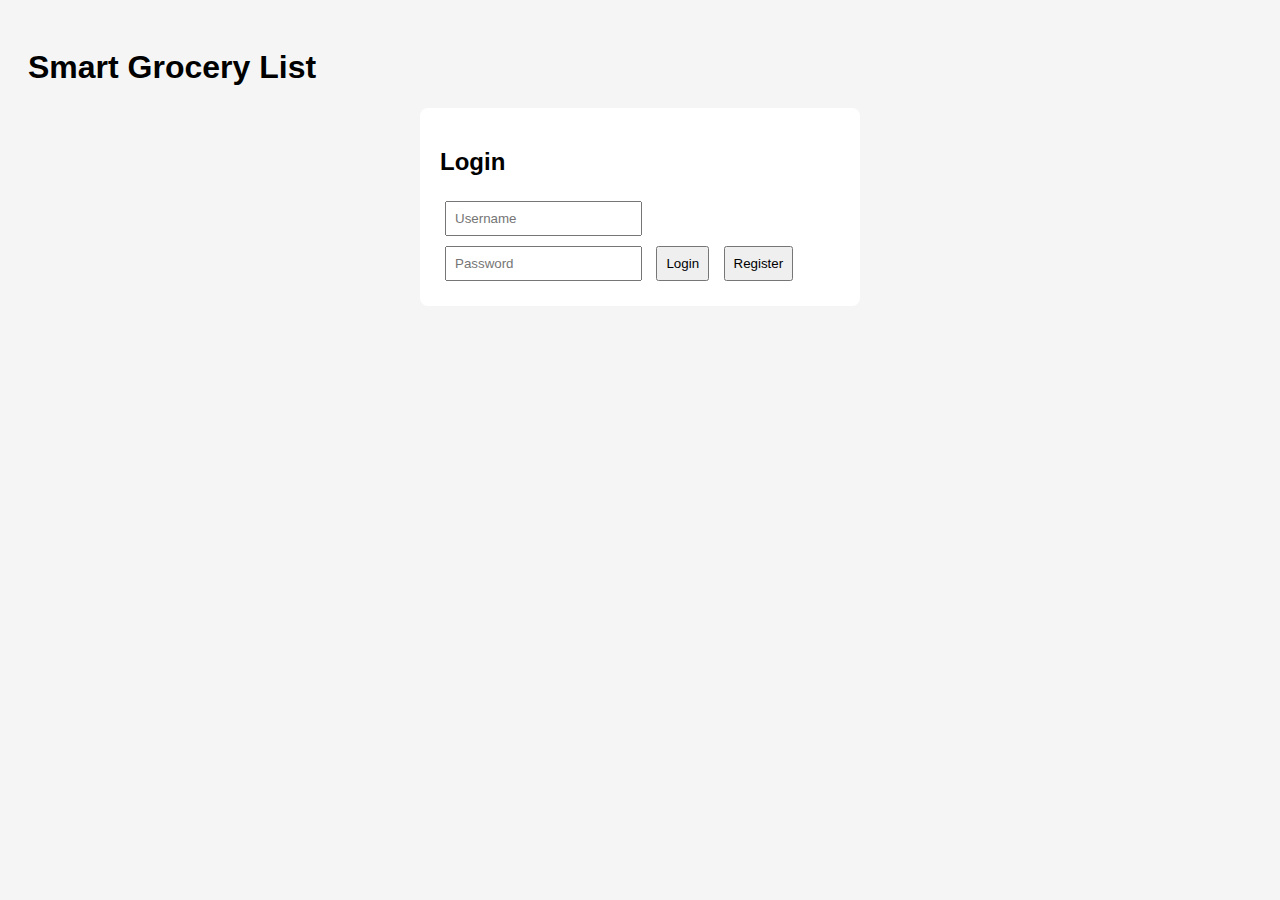
==== docs/index.html @ 071aa003 "Add register button and function for testing user creation" ====
<!DOCTYPE html>
<html lang="en">
<head>
  <meta charset="UTF-8" />
  <meta name="viewport" content="width=device-width, initial-scale=1.0"/>
  <title>Smart Grocery List</title>
  <link rel="stylesheet" href="style.css" />
</head>
<body>
  <h1>Smart Grocery List</h1>

  <div id="login-section">
    <h2>Login</h2>
    <input type="text" id="username" placeholder="Username">
    <input type="password" id="password" placeholder="Password">
    <button onclick="login()">Login</button>
    <button onclick ="register()">Register</button>
  </div>

  <div id="grocery-section" style="display:none;">
    <h2>Your Grocery List</h2>
    <ul id="grocery-list"></ul>
    <input type="text" id="new-item" placeholder="New item">
    <button onclick="addItem()">Add</button>
    <button onclick="logout()">Logout</button>
  </div>

  <script src="script.js"></script>
</body>
</html>
---- docs/style.css ----
body {
    font-family: sans-serif;
    background: #f5f5f5;
    padding: 20px;
  }
  
  input, button {
    margin: 5px;
    padding: 8px;
  }
  
  #login-section, #grocery-section {
    background: white;
    padding: 20px;
    border-radius: 8px;
    max-width: 400px;
    margin: 20px auto;
  }
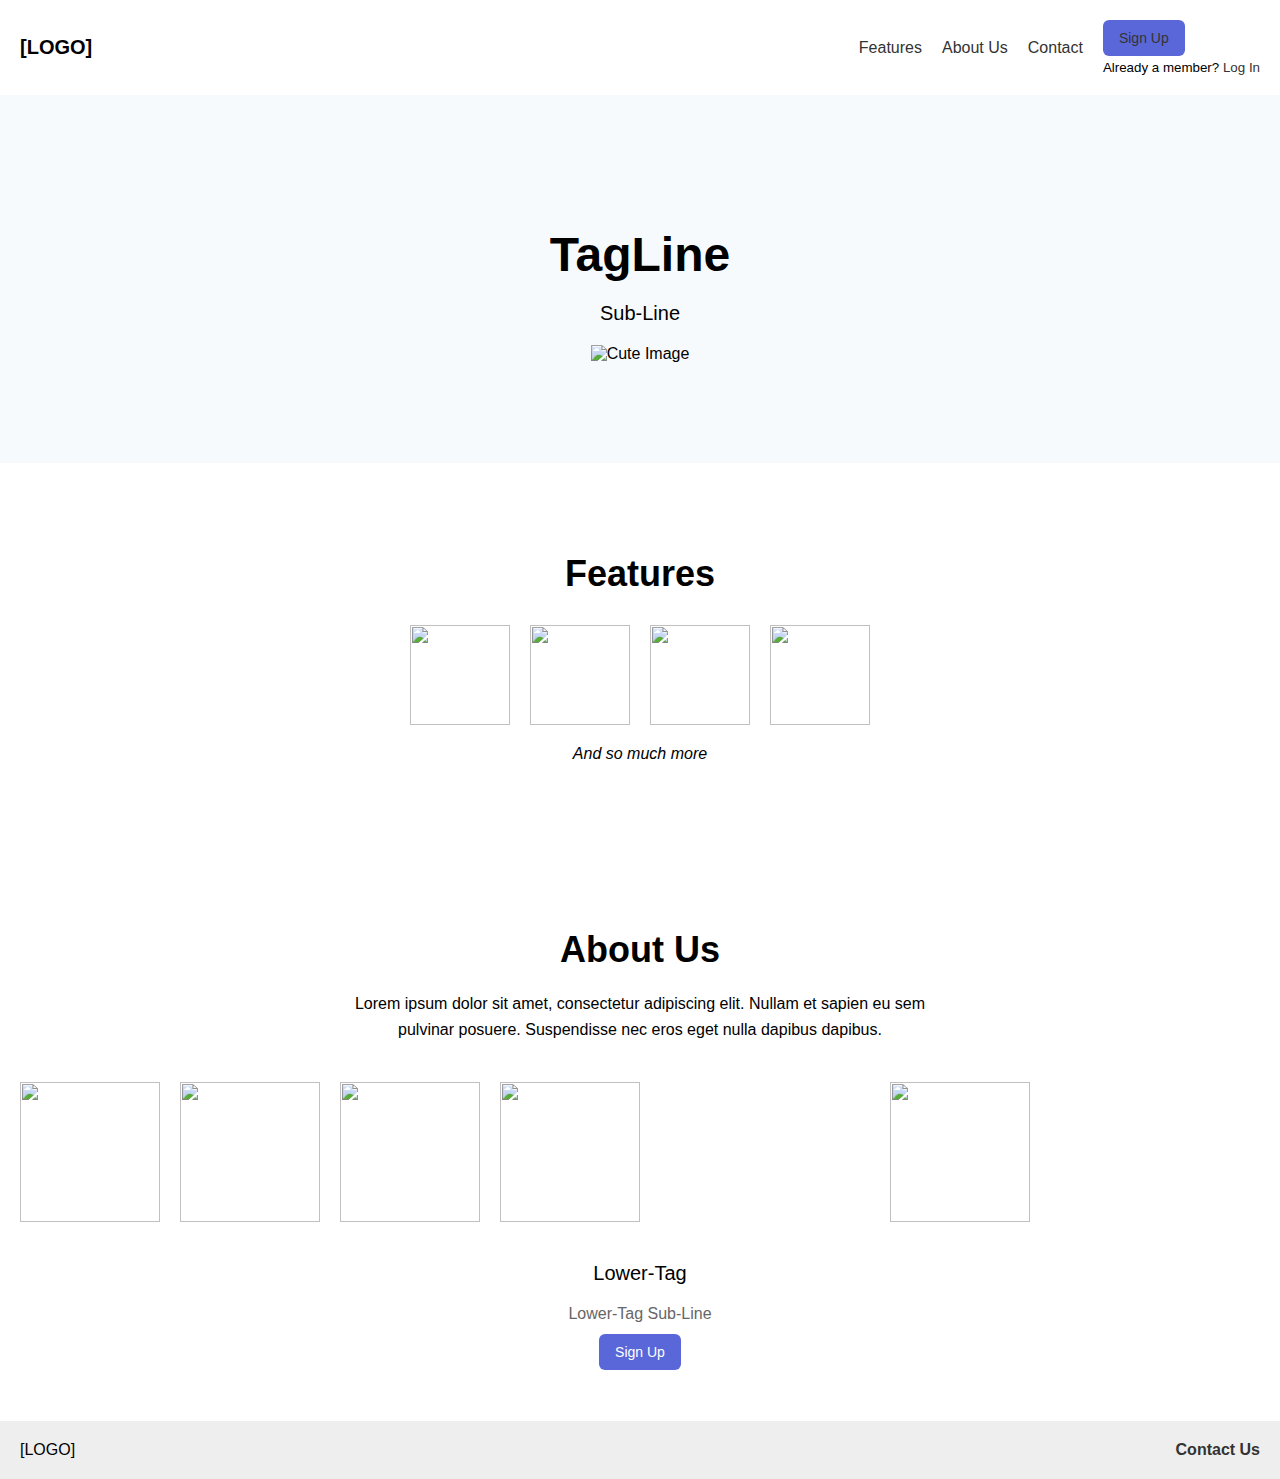
==== commit 8adc1076: "Redesign homepage and moved registration to register.html" ====
--- a/docs/index.html
+++ b/docs/index.html
@@ -2,29 +2,65 @@
 <html lang="en">
 <head>
   <meta charset="UTF-8" />
-  <meta name="viewport" content="width=device-width, initial-scale=1.0"/>
-  <title>Smart Grocery List</title>
+  <meta name="viewport" content="width=device-width, initial-scale=1.0" />
+  <title>Baskit</title>
   <link rel="stylesheet" href="style.css" />
 </head>
 <body>
-  <h1>Smart Grocery List</h1>
+  <!-- Header -->
+  <header class="header">
+    <div class="logo">[LOGO]</div>
+    <nav class="nav">
+      <a href="#features">Features</a>
+      <a href="#about">About Us</a>
+      <a href="#contact">Contact</a>
+      <div class="signup-box">
+        <a href="register.html" class="signup-btn">Sign Up</a>
+        <small>Already a member? <a href="login.html">Log In</a></small>
+      </div>
+    </nav>
+  </header>
 
-  <div id="login-section">
-    <h2>Login</h2>
-    <input type="text" id="username" placeholder="Username">
-    <input type="password" id="password" placeholder="Password">
-    <button onclick="login()">Login</button>
-    <button onclick ="register()">Register</button>
-  </div>
+  <!-- Hero Section -->
+  <section class="hero">
+    <h1 class="tagline">TagLine</h1>
+    <p class="subline">Sub-Line</p>
+    <img src="cute-placeholder.png" alt="Cute Image" class="hero-img" />
+  </section>
 
-  <div id="grocery-section" style="display:none;">
-    <h2>Your Grocery List</h2>
-    <ul id="grocery-list"></ul>
-    <input type="text" id="new-item" placeholder="New item">
-    <button onclick="addItem()">Add</button>
-    <button onclick="logout()">Logout</button>
-  </div>
+  <!-- Features Section -->
+  <section id="features" class="features">
+    <h2>Features</h2>
+    <div class="feature-grid">
+      <img src="feature1.png" />
+      <img src="feature2.png" />
+      <img src="feature3.png" />
+      <img src="feature4.png" />
+    </div>
+    <p class="more">And so much more</p>
+  </section>
 
+  <!-- About Us Section -->
+  <section id="about" class="about">
+    <h2>About Us</h2>
+    <p class="about-text">Lorem ipsum dolor sit amet, consectetur adipiscing elit. Nullam et sapien eu sem pulvinar posuere. Suspendisse nec eros eget nulla dapibus dapibus.</p>
+    <div class="about-grid">
+      <img src="about1.png" />
+      <img src="about2.png" />
+      <img src="about3.png" />
+      <img src="about4.png" />
+      <img src="about5.png" class="center-img" />
+    </div>
+    <p class="lower-tag">Lower-Tag</p>
+    <p class="lower-sub">Lower-Tag Sub-Line</p>
+    <a href="register.html" class="signup-btn">Sign Up</a>
+  </section>
+
+  <!-- Footer -->
+  <footer class="footer">
+    <div class="footer-logo">[LOGO]</div>
+    <a href="#contact" class="contact-btn">Contact Us</a>
+  </footer>
   <script src="script.js"></script>
 </body>
 </html>--- a/docs/style.css
+++ b/docs/style.css
@@ -1,18 +1,216 @@
-body {
-    font-family: sans-serif;
-    background: #f5f5f5;
-    padding: 20px;
-  }
-  
-  input, button {
-    margin: 5px;
-    padding: 8px;
-  }
-  
-  #login-section, #grocery-section {
-    background: white;
-    padding: 20px;
-    border-radius: 8px;
-    max-width: 400px;
-    margin: 20px auto;
-  }+/* GENERAL RESET AND BASE */
+body, html {
+  margin: 0;
+  padding: 0;
+  font-family: 'Segoe UI', sans-serif;
+}
+
+/* HEADER */
+.header {
+  display: flex;
+  justify-content: space-between;
+  align-items: center;
+  padding: 20px;
+  background-color: #fff;
+  box-shadow: 0 2px 4px rgba(0, 0, 0, 0.1);
+}
+
+.logo {
+  font-weight: bold;
+  font-size: 20px;
+}
+
+.nav {
+  display: flex;
+  align-items: center;
+  gap: 20px;
+}
+
+.signup-box {
+  display: flex;
+  flex-direction: column;
+  align-items: flex-start;
+}
+
+.signup-btn {
+  padding: 10px 16px;
+  background-color: #5a67d8;
+  color: white;
+  border: none;
+  border-radius: 6px;
+  text-decoration: none;
+  font-size: 14px;
+  margin-bottom: 4px;
+}
+
+.signup-btn:hover {
+  background-color: #434190;
+}
+
+.nav a {
+  text-decoration: none;
+  color: #333;
+  font-weight: 500;
+}
+
+/* HERO SECTION */
+.hero {
+  background-color: #f7fafc;
+  padding: 100px 20px;
+  text-align: center;
+}
+
+.tagline {
+  font-size: 48px;
+  margin-bottom: 10px;
+}
+
+.subline {
+  font-size: 20px;
+  margin-bottom: 20px;
+}
+
+.hero-img {
+  max-width: 300px;
+  height: auto;
+}
+
+/* FEATURES SECTION */
+.features {
+  padding: 60px 20px;
+  text-align: center;
+}
+
+.features h2 {
+  font-size: 36px;
+  margin-bottom: 30px;
+}
+
+.feature-grid {
+  display: flex;
+  justify-content: center;
+  gap: 20px;
+  flex-wrap: wrap;
+}
+
+.feature-grid img {
+  width: 100px;
+  height: 100px;
+  object-fit: cover;
+}
+
+.more {
+  margin-top: 20px;
+  font-size: 16px;
+  font-style: italic;
+}
+
+/* ABOUT US SECTION */
+.about {
+  padding: 60px 20px;
+  text-align: center;
+}
+
+.about h2 {
+  font-size: 36px;
+  margin-bottom: 20px;
+}
+
+.about-text {
+  max-width: 600px;
+  margin: 0 auto 40px auto;
+  line-height: 1.6;
+}
+
+.about-grid {
+  display: flex;
+  justify-content: center;
+  flex-wrap: wrap;
+  gap: 20px;
+}
+
+.about-grid img {
+  width: 140px;
+  height: 140px;
+  object-fit: cover;
+}
+
+.center-img {
+  margin: 0 auto;
+}
+
+.lower-tag {
+  font-size: 20px;
+  margin-top: 40px;
+}
+
+.lower-sub {
+  font-size: 16px;
+  margin-bottom: 20px;
+  color: #666;
+}
+
+/* FOOTER */
+.footer {
+  display: flex;
+  justify-content: space-between;
+  align-items: center;
+  padding: 20px;
+  background-color: #eee;
+}
+
+.contact-btn {
+  text-decoration: none;
+  color: #333;
+  font-weight: bold;
+}
+
+/* REGISTRATION PAGE SPECIAL STYLING */
+.register-body {
+  background: url('https://images.unsplash.com/photo-1503264116251-35a269479413') no-repeat center center fixed;
+  background-size: cover;
+  display: flex;
+  justify-content: center;
+  align-items: center;
+  height: 100vh;
+}
+
+.container {
+  background: rgba(255, 255, 255, 0.9);
+  padding: 40px;
+  border-radius: 15px;
+  box-shadow: 0 8px 16px rgba(0,0,0,0.3);
+  max-width: 400px;
+  width: 100%;
+}
+
+.container h2 {
+  text-align: center;
+  color: #333;
+}
+
+input[type="text"],
+input[type="password"] {
+  width: 100%;
+  padding: 12px 15px;
+  margin: 10px 0;
+  border: 1px solid #ccc;
+  border-radius: 8px;
+  font-size: 16px;
+}
+
+button {
+  width: 100%;
+  padding: 12px;
+  background-color: #5a67d8;
+  color: white;
+  font-size: 16px;
+  border: none;
+  border-radius: 8px;
+  cursor: pointer;
+  transition: background 0.3s ease;
+}
+
+button:hover {
+  background-color: #434190;
+}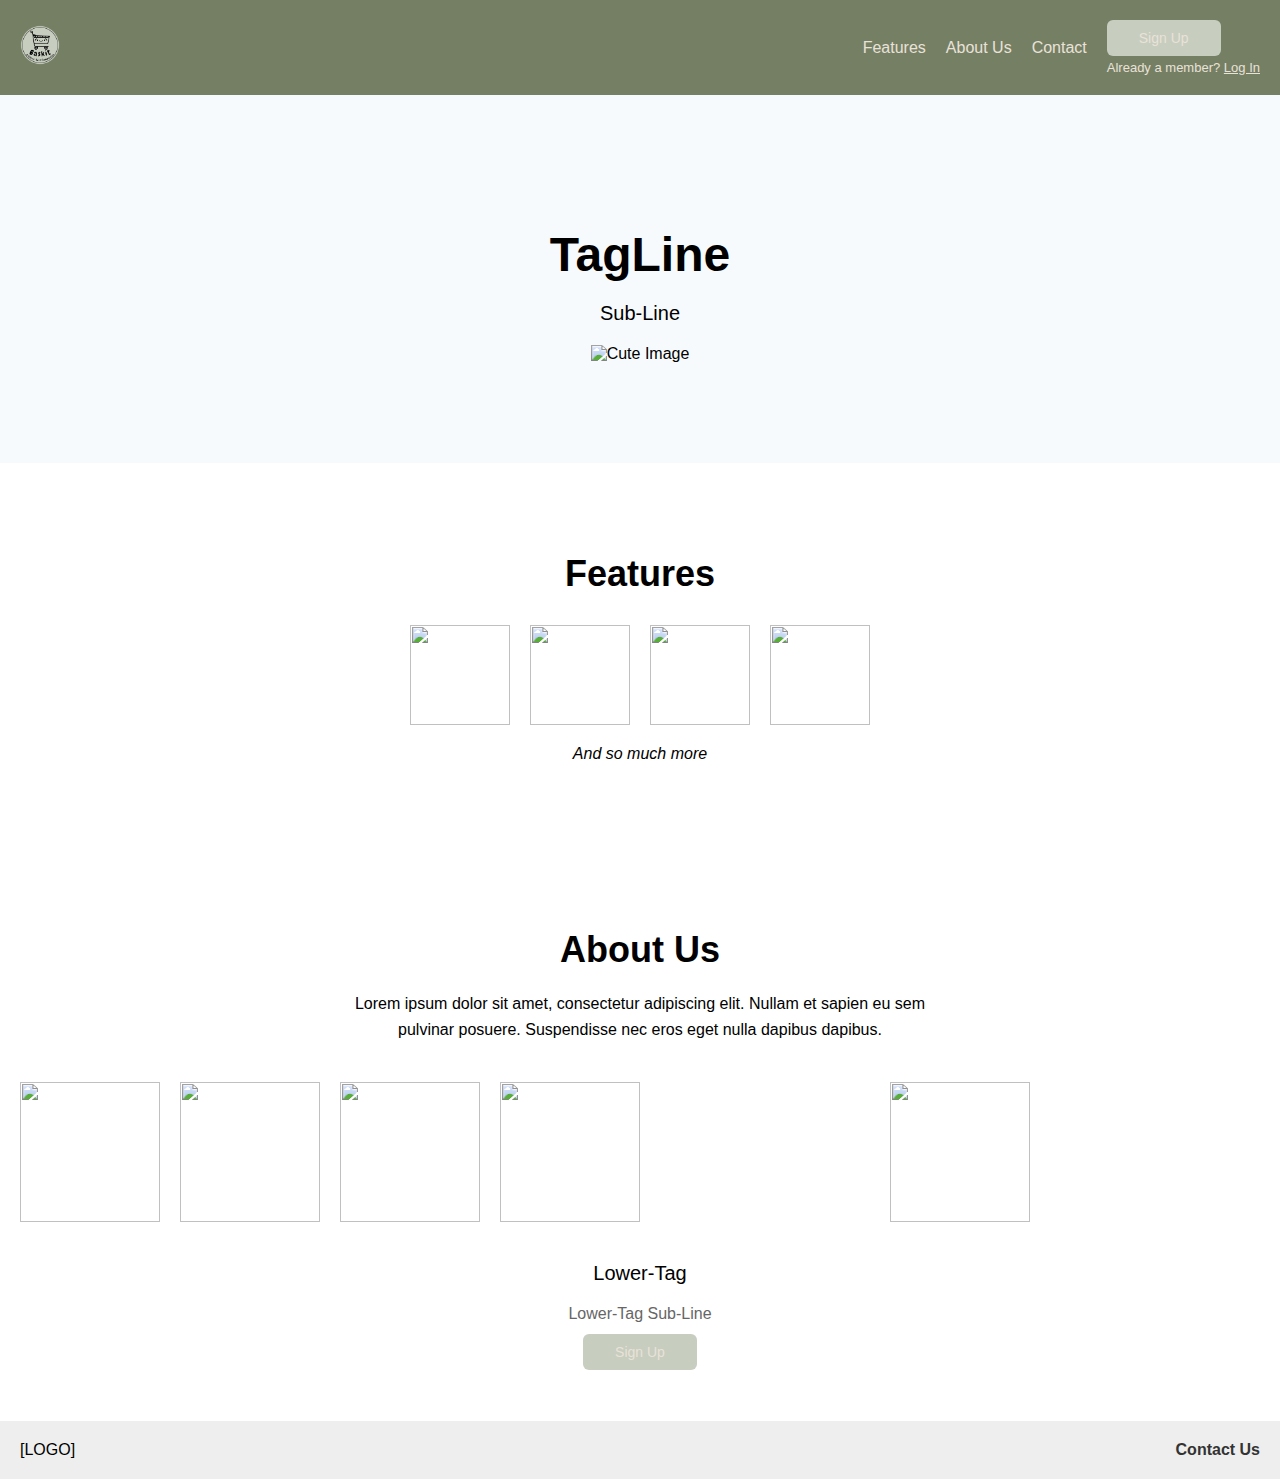
==== commit f1d41baa: "Designing Header" ====
--- a/docs/index.html
+++ b/docs/index.html
@@ -9,7 +9,9 @@
 <body>
   <!-- Header -->
   <header class="header">
-    <div class="logo">[LOGO]</div>
+    <div class="logo">
+      <img src="images/logo.png" alt="Baskit Logo" class="logo-img" />
+    </div>
     <nav class="nav">
       <a href="#features">Features</a>
       <a href="#about">About Us</a>
--- a/docs/style.css
+++ b/docs/style.css
@@ -11,13 +11,19 @@
   justify-content: space-between;
   align-items: center;
   padding: 20px;
-  background-color: #fff;
+  background-color: #757F64;
   box-shadow: 0 2px 4px rgba(0, 0, 0, 0.1);
 }
 
 .logo {
   font-weight: bold;
   font-size: 20px;
+  color: #E9E2D8
+}
+
+.logo img {
+  height: 40px;
+  width: auto;
 }
 
 .nav {
@@ -33,9 +39,9 @@
 }
 
 .signup-btn {
-  padding: 10px 16px;
-  background-color: #5a67d8;
-  color: white;
+  padding: 10px 32px;
+  background-color: #C7CDBF;
+  color: #E9E2D8;
   border: none;
   border-radius: 6px;
   text-decoration: none;
@@ -44,12 +50,22 @@
 }
 
 .signup-btn:hover {
-  background-color: #434190;
+  background-color: #B1B6A8;
+}
+
+.signup-box small {
+  color: #E9E2D8;
+  font-size: 13px;
+}
+
+.signup-box small a {
+  color: #E9E2D8;
+  text-decoration: underline;
 }
 
 .nav a {
   text-decoration: none;
-  color: #333;
+  color: #E9E2D8;
   font-weight: 500;
 }
 
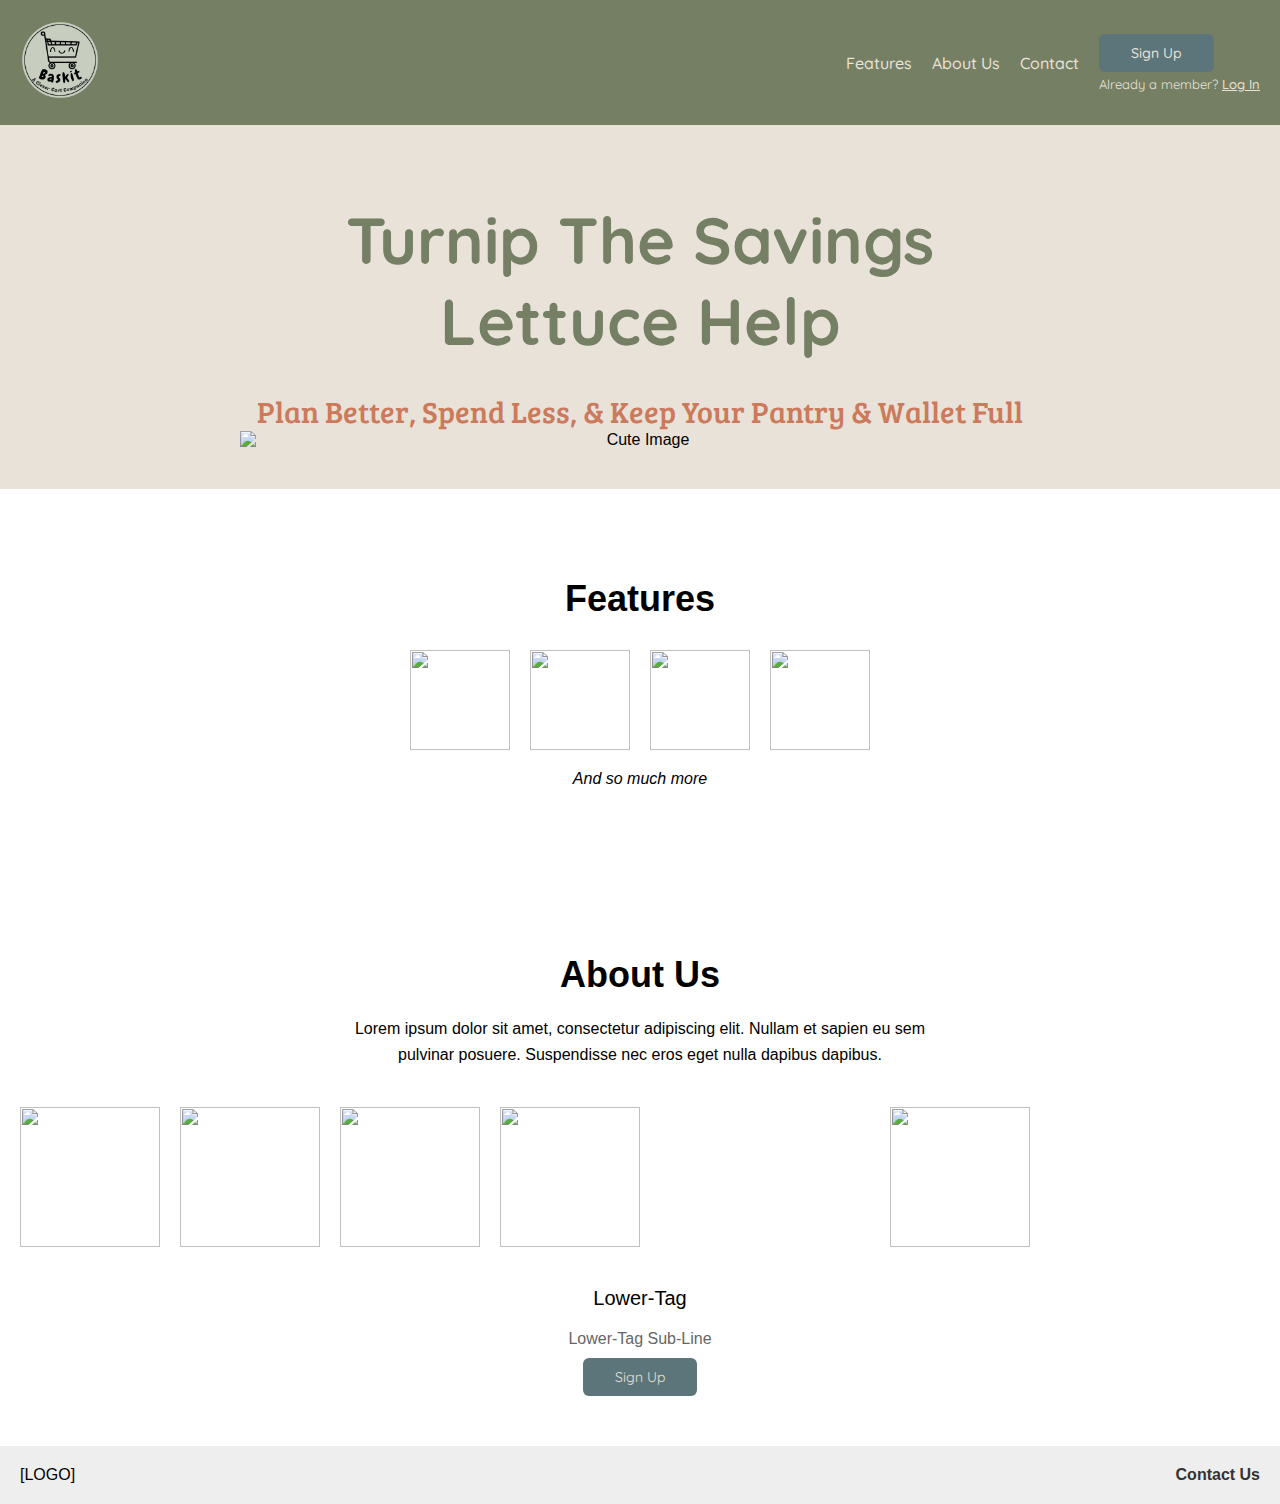
==== commit 8e7a11b8: "Designing Into (Hero) Section" ====
--- a/docs/index.html
+++ b/docs/index.html
@@ -5,6 +5,14 @@
   <meta name="viewport" content="width=device-width, initial-scale=1.0" />
   <title>Baskit</title>
   <link rel="stylesheet" href="style.css" />
+
+  <! -- Fonts -->
+    <link rel="preconnect" href="https://fonts.googleapis.com">
+    <link rel="preconnect" href="https://fonts.gstatic.com" crossorigin>
+
+    <link href="https://fonts.googleapis.com/css2?family=Quicksand:wght@300..700&display=swap" rel="stylesheet">
+    <link href="https://fonts.googleapis.com/css2?family=Bree+Serif&family=Quicksand:wght@300..700&display=swap" rel="stylesheet">
+
 </head>
 <body>
   <!-- Header -->
@@ -25,9 +33,9 @@
 
   <!-- Hero Section -->
   <section class="hero">
-    <h1 class="tagline">TagLine</h1>
-    <p class="subline">Sub-Line</p>
-    <img src="cute-placeholder.png" alt="Cute Image" class="hero-img" />
+    <h1 class="tagline">Turnip The Savings<br>Lettuce Help</h1>
+    <p class="subline">Plan Better, Spend Less, & Keep Your Pantry & Wallet Full</p>
+    <img src="images/Vegetables.png" alt="Cute Image" class="hero-img" />
   </section>
 
   <!-- Features Section -->
--- a/docs/style.css
+++ b/docs/style.css
@@ -22,7 +22,7 @@
 }
 
 .logo img {
-  height: 40px;
+  height: 80px;
   width: auto;
 }
 
@@ -40,7 +40,7 @@
 
 .signup-btn {
   padding: 10px 32px;
-  background-color: #C7CDBF;
+  background-color: #5C757A;
   color: #E9E2D8;
   border: none;
   border-radius: 6px;
@@ -50,7 +50,7 @@
 }
 
 .signup-btn:hover {
-  background-color: #B1B6A8;
+  background-color: #4A6165;
 }
 
 .signup-box small {
@@ -69,26 +69,43 @@
   font-weight: 500;
 }
 
+/* FONT SLECTIONS */
+.header, .nav, .signup-btn, .tagline {
+  font-family: 'Quicksand', sans-serif;
+}
+
+.subline {
+  font-family: 'Bree Serif', serif;
+}
+
 /* HERO SECTION */
 .hero {
-  background-color: #f7fafc;
-  padding: 100px 20px;
+  background-color: #E9E2D8;
+  padding-top: 30px;
+  padding-bottom: 40px;
+  padding-left: 20px;
+  padding-right: 20px;
   text-align: center;
 }
 
 .tagline {
-  font-size: 48px;
+  font-size: 65px;
   margin-bottom: 10px;
+  color: #757F64;
 }
 
 .subline {
-  font-size: 20px;
-  margin-bottom: 20px;
+  font-size: 30px;
+  margin-bottom: 0px;
+  color: #CB7A5C;
 }
 
 .hero-img {
-  max-width: 300px;
+  width: 80%;
+  max-width: 800px;
   height: auto;
+  display: block;
+  margin: 0px auto 0 auto;
 }
 
 /* FEATURES SECTION */
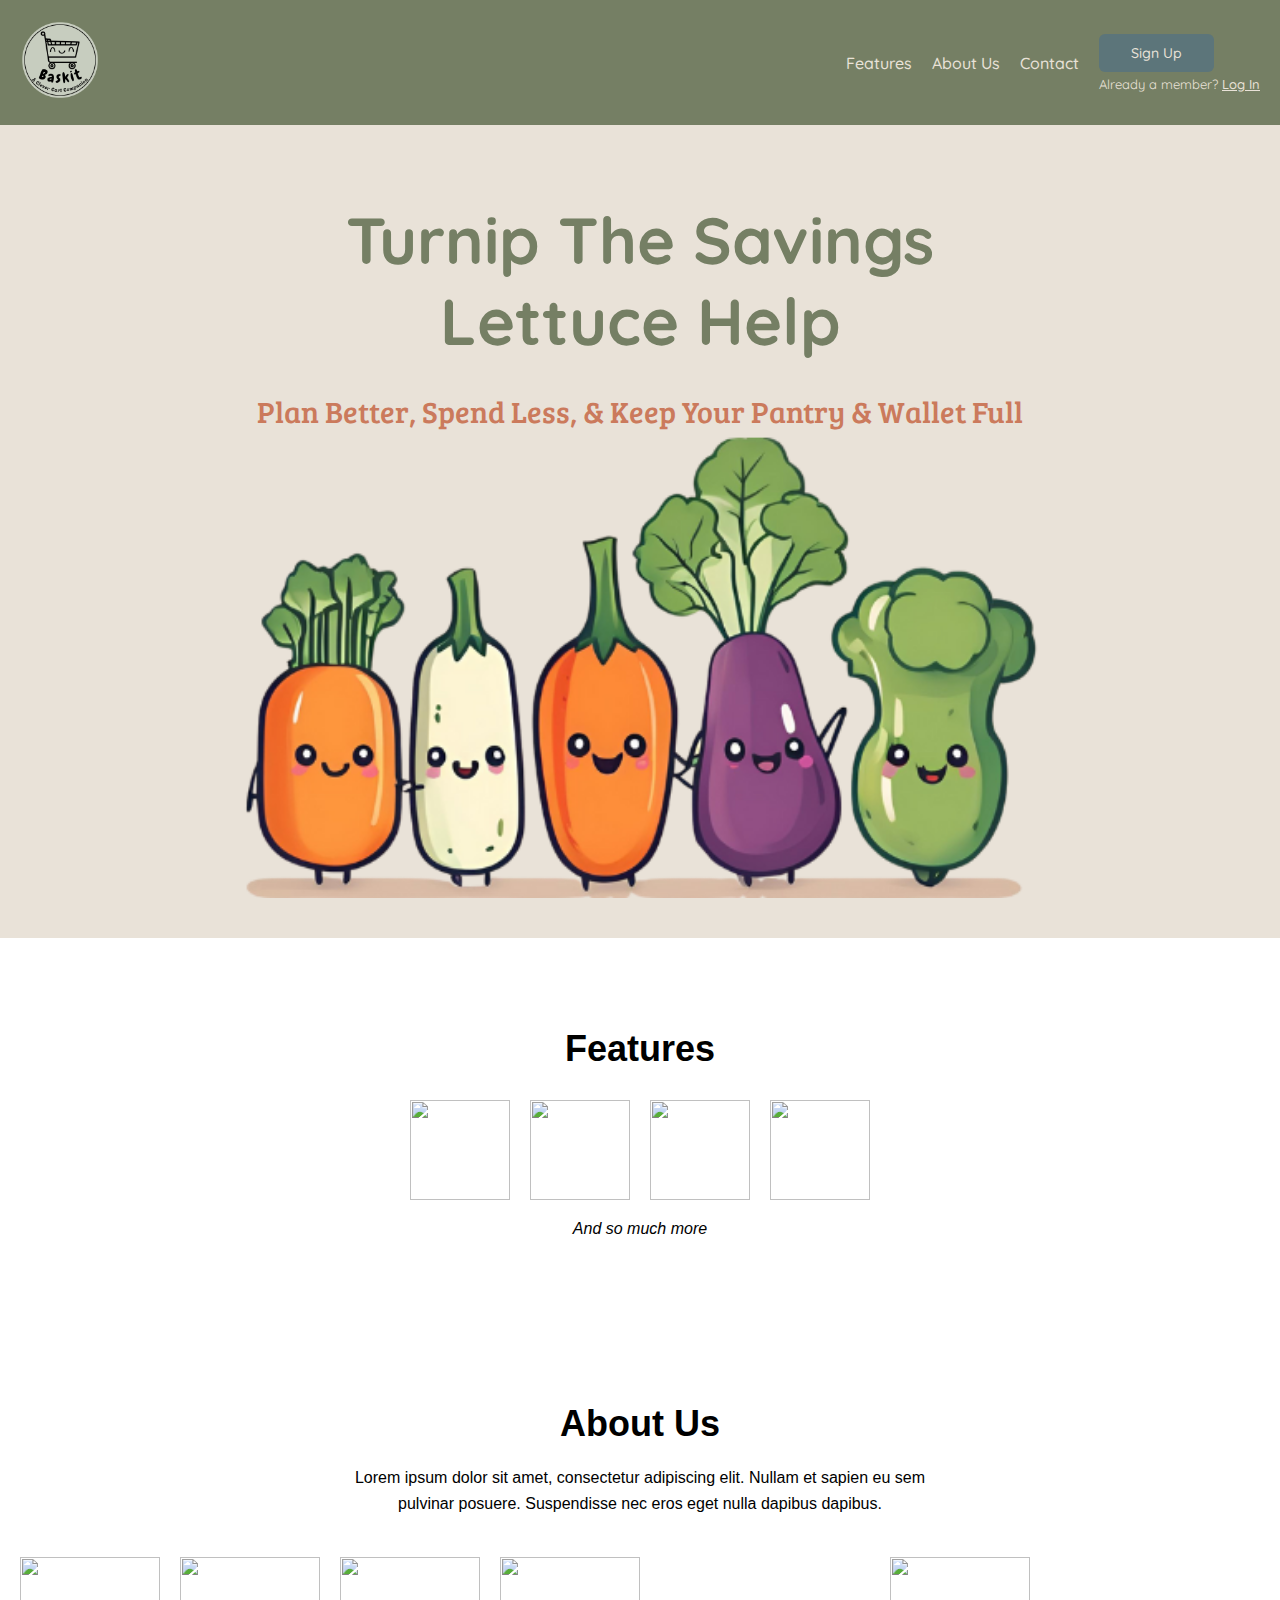
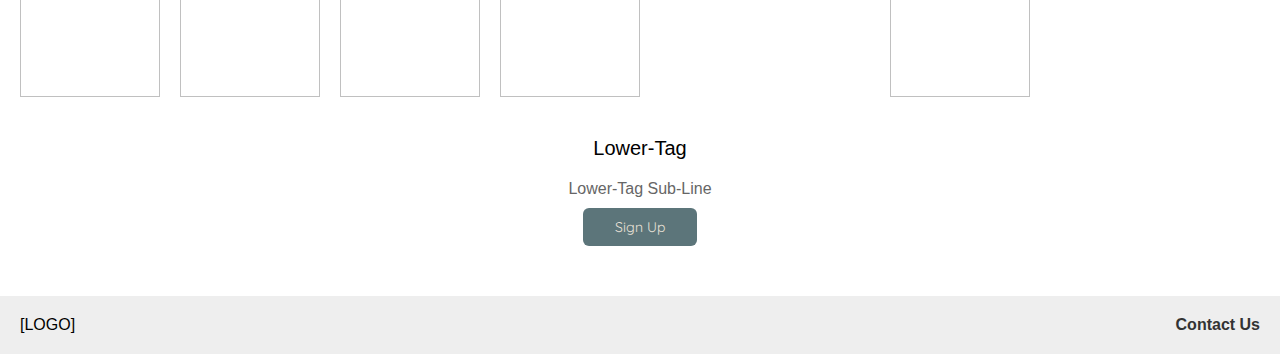
==== commit 77b1800f: "Fixing typo in image selection" ====
--- a/docs/index.html
+++ b/docs/index.html
@@ -35,7 +35,7 @@
   <section class="hero">
     <h1 class="tagline">Turnip The Savings<br>Lettuce Help</h1>
     <p class="subline">Plan Better, Spend Less, & Keep Your Pantry & Wallet Full</p>
-    <img src="images/Vegetables.png" alt="Cute Image" class="hero-img" />
+    <img src="images/vegetables.png" alt="Cute Image" class="hero-img" />
   </section>
 
   <!-- Features Section -->
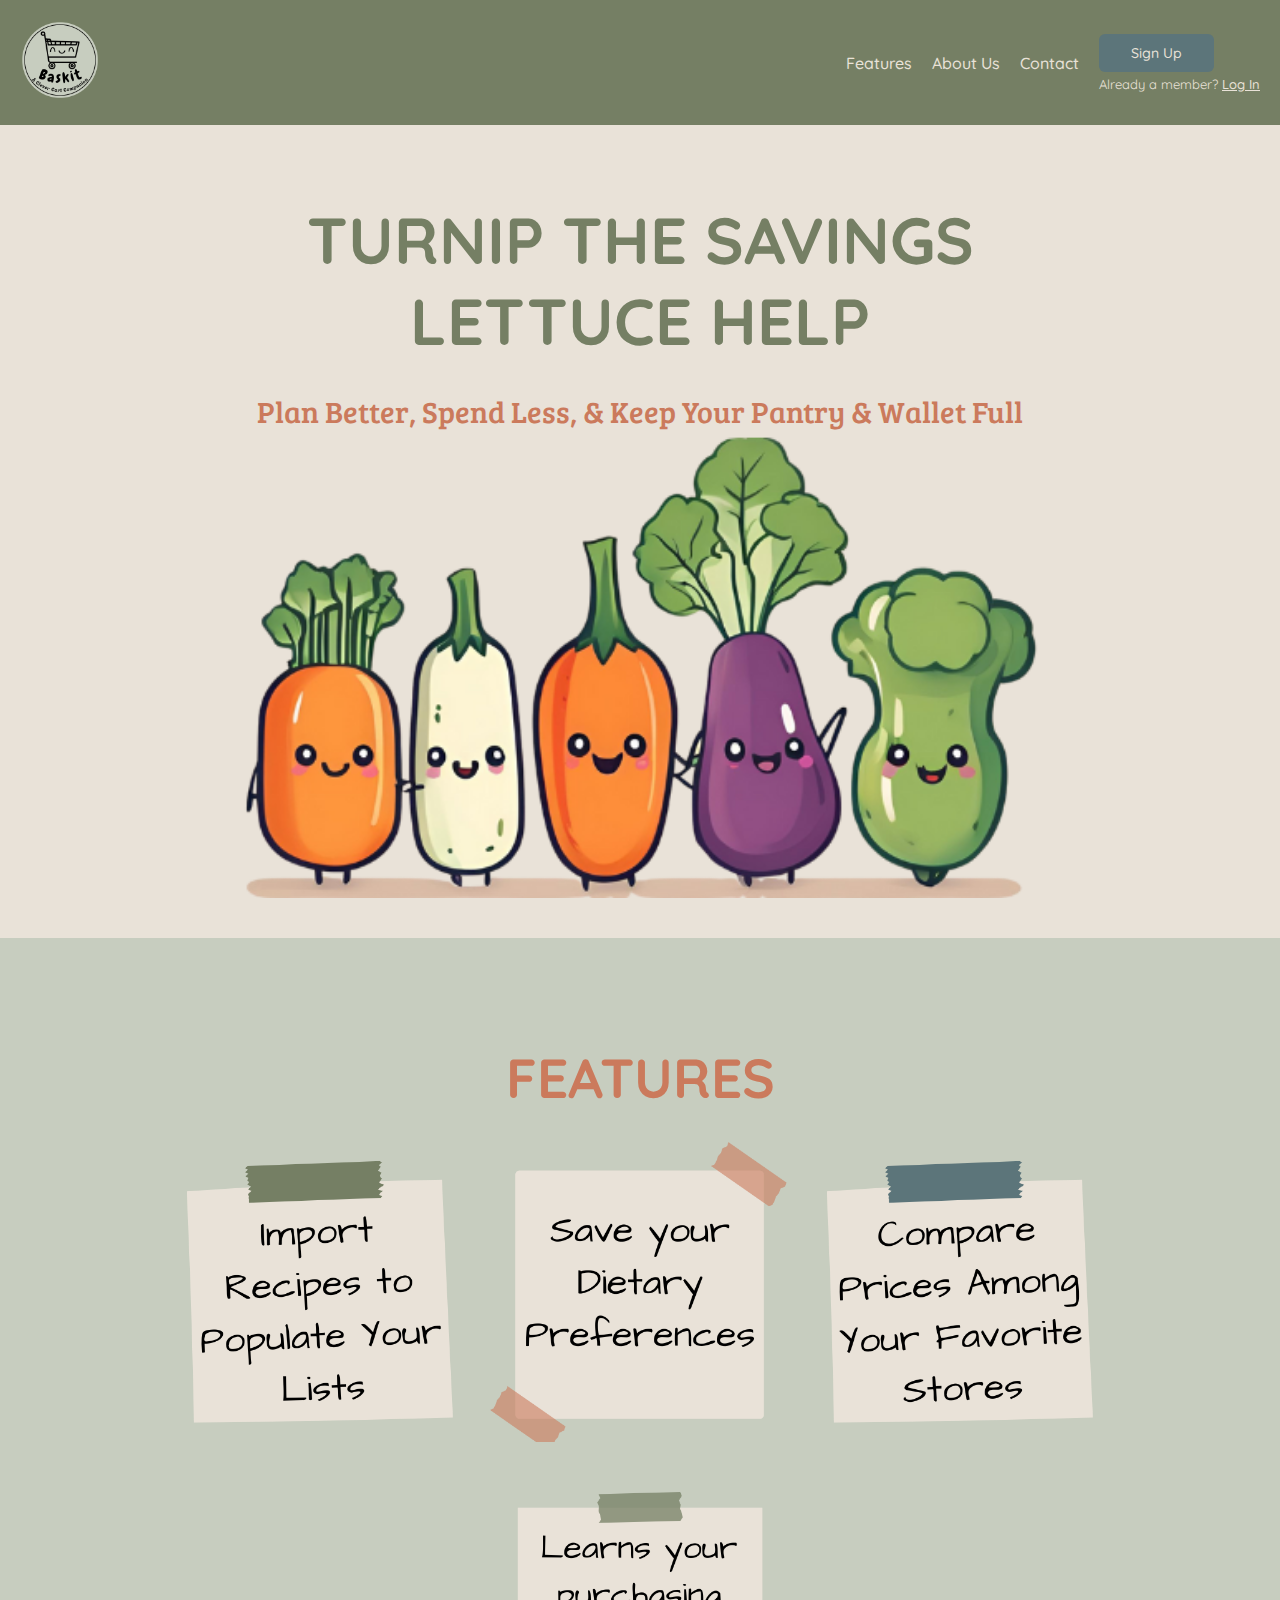
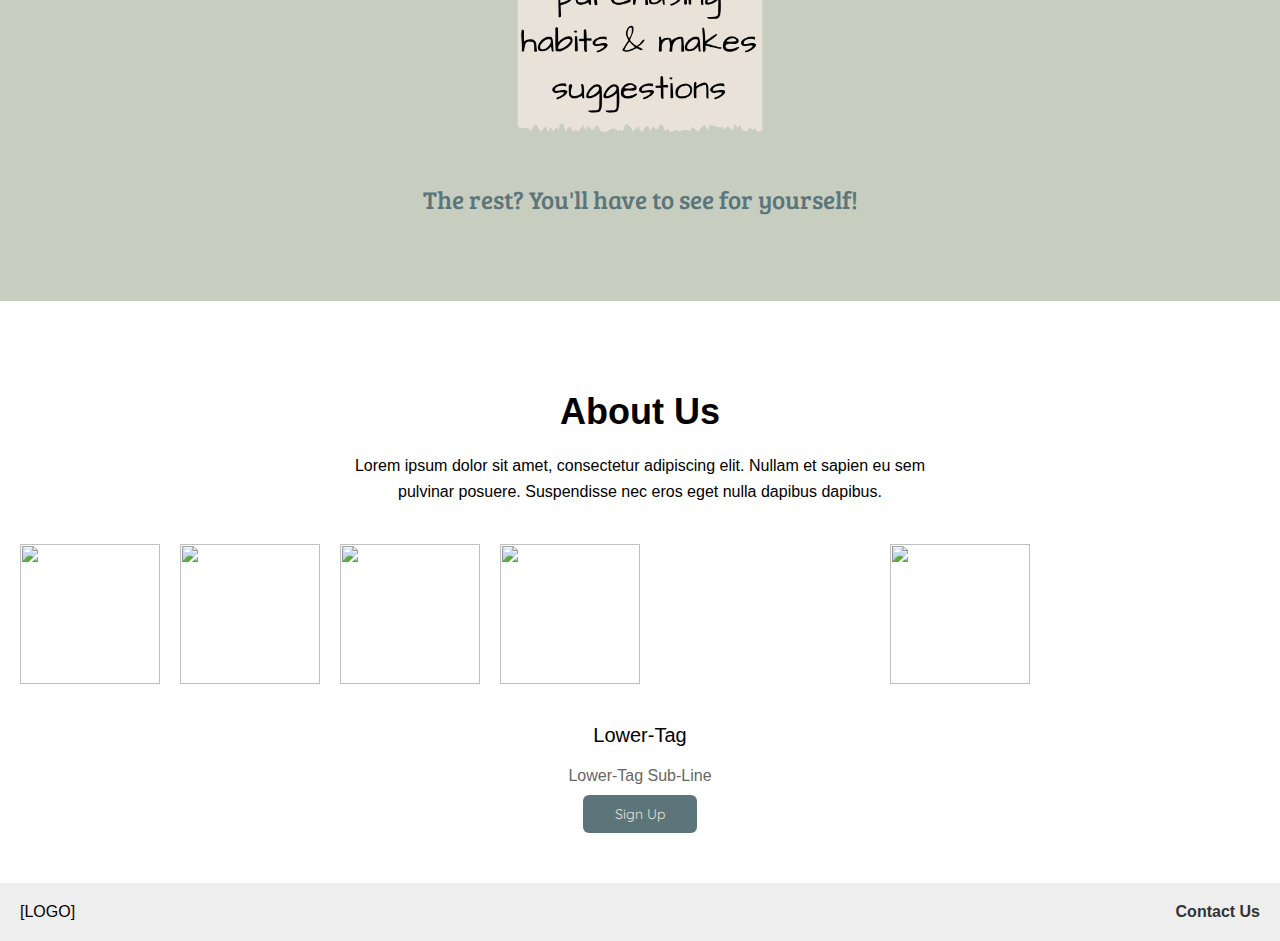
==== commit baeafe32: "Designing Features Section of Homepage" ====
--- a/docs/index.html
+++ b/docs/index.html
@@ -33,21 +33,21 @@
 
   <!-- Hero Section -->
   <section class="hero">
-    <h1 class="tagline">Turnip The Savings<br>Lettuce Help</h1>
+    <h1 class="tagline">TURNIP THE SAVINGS<br>LETTUCE HELP</h1>
     <p class="subline">Plan Better, Spend Less, & Keep Your Pantry & Wallet Full</p>
     <img src="images/vegetables.png" alt="Cute Image" class="hero-img" />
   </section>
 
   <!-- Features Section -->
   <section id="features" class="features">
-    <h2>Features</h2>
+    <h2 class="features-header">FEATURES</h2>
     <div class="feature-grid">
-      <img src="feature1.png" />
-      <img src="feature2.png" />
-      <img src="feature3.png" />
-      <img src="feature4.png" />
+      <img src="images/feature1.png" />
+      <img src="images/feature2.png" />
+      <img src="images/feature3.png" />
+      <img src="images/feature4.png" />
     </div>
-    <p class="more">And so much more</p>
+    <p class="more">The rest? You'll have to see for yourself!</p>
   </section>
 
   <!-- About Us Section -->
--- a/docs/style.css
+++ b/docs/style.css
@@ -70,11 +70,11 @@
 }
 
 /* FONT SLECTIONS */
-.header, .nav, .signup-btn, .tagline {
+.header, .nav, .signup-btn, .tagline, .features-header {
   font-family: 'Quicksand', sans-serif;
 }
 
-.subline {
+.subline, .more {
   font-family: 'Bree Serif', serif;
 }
 
@@ -110,13 +110,15 @@
 
 /* FEATURES SECTION */
 .features {
+  background-color: #C7CDBF;
   padding: 60px 20px;
   text-align: center;
 }
 
 .features h2 {
-  font-size: 36px;
+  font-size: 55px;
   margin-bottom: 30px;
+  color: #CB7A5C;
 }
 
 .feature-grid {
@@ -127,15 +129,15 @@
 }
 
 .feature-grid img {
-  width: 100px;
-  height: 100px;
+  width: 300px;
+  height: 300px;
   object-fit: cover;
 }
 
 .more {
   margin-top: 20px;
-  font-size: 16px;
-  font-style: italic;
+  font-size: 25px;
+  color: #5C757A;
 }
 
 /* ABOUT US SECTION */
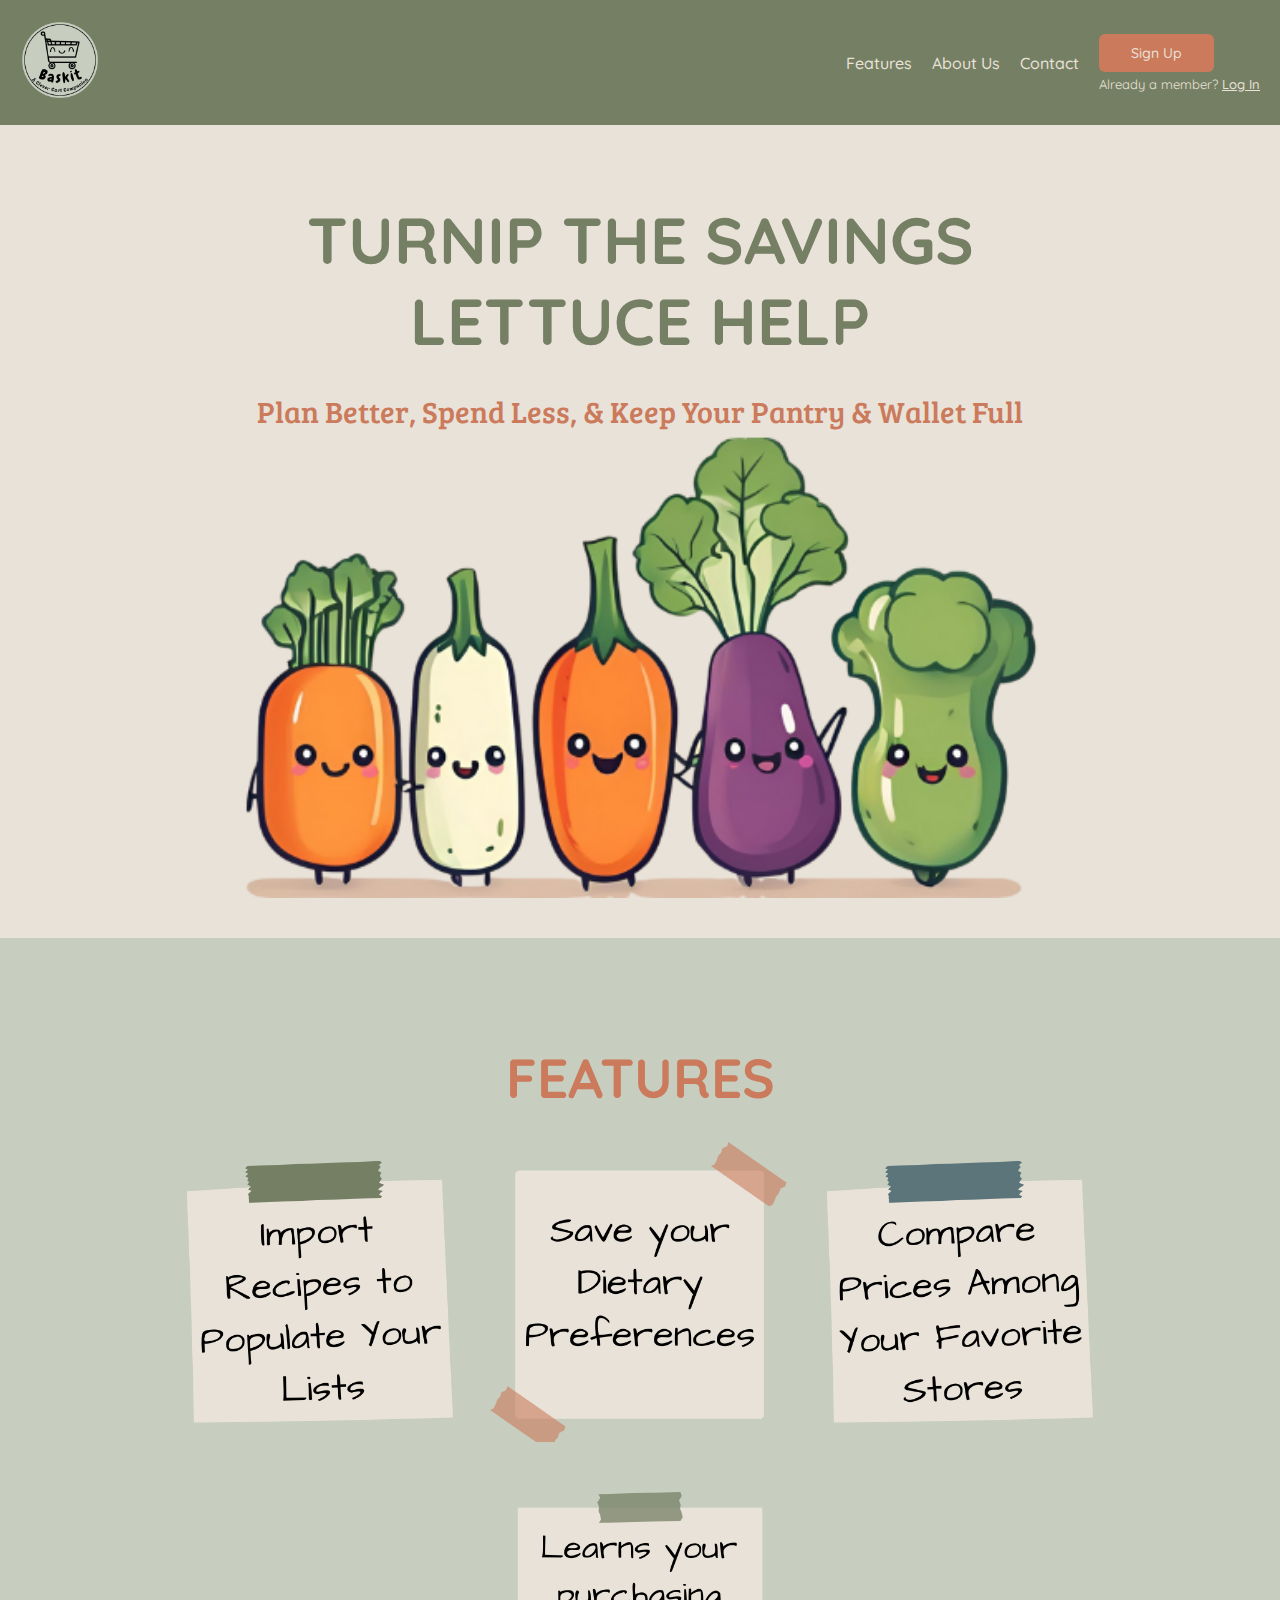
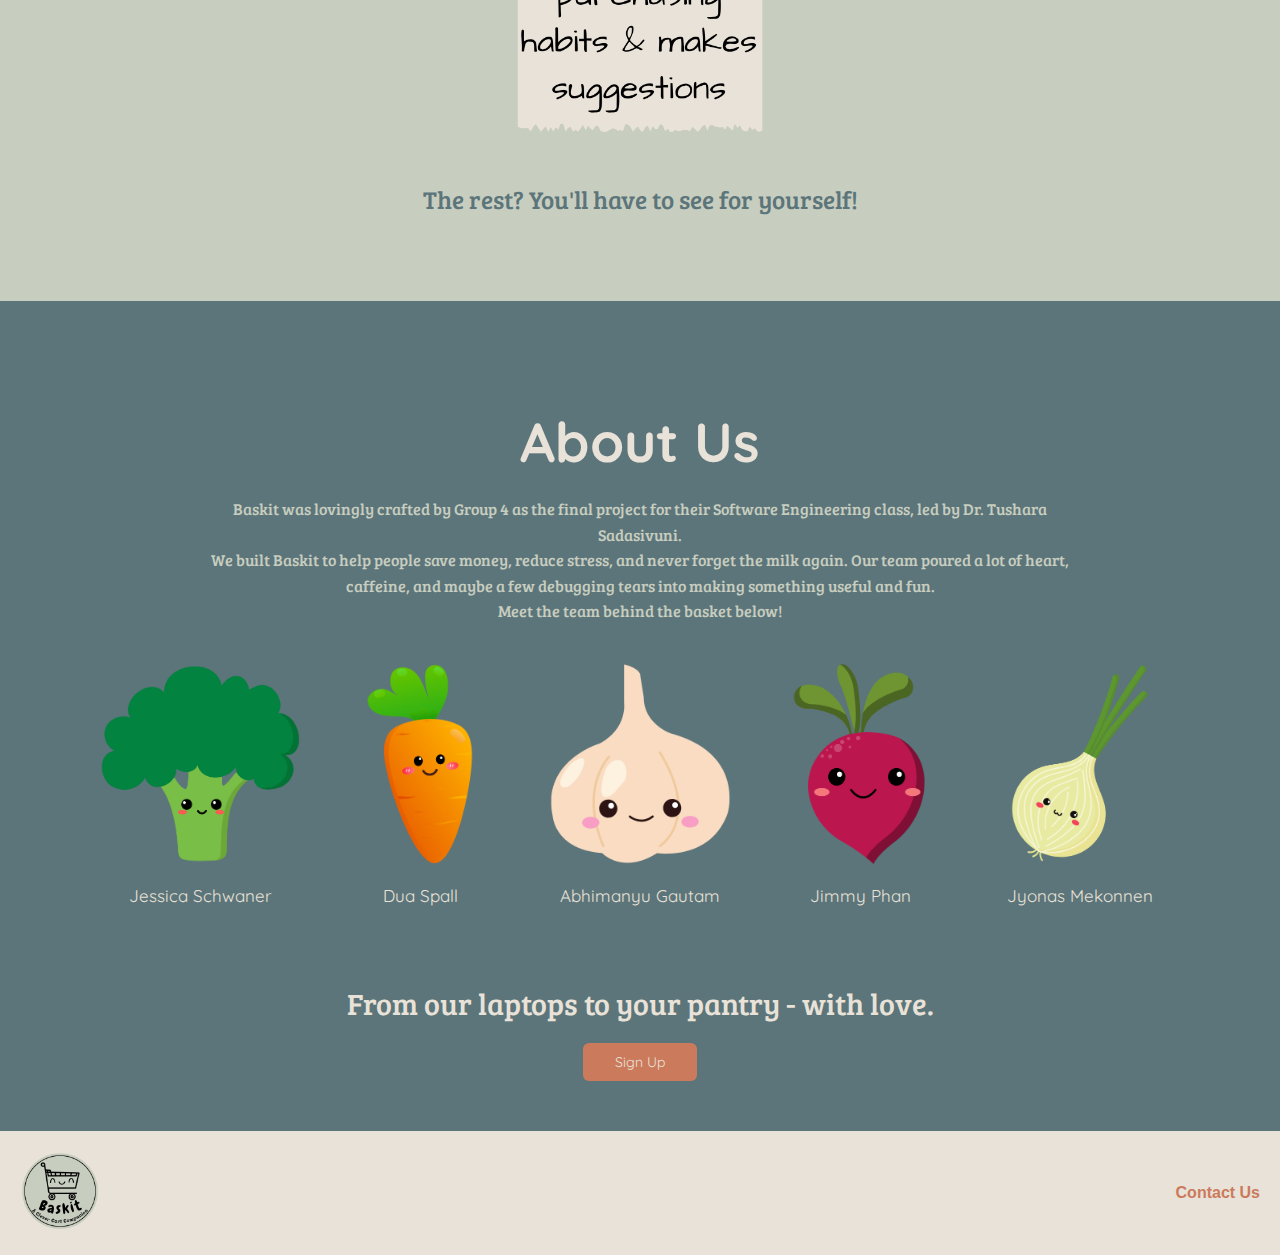
==== commit 1cb42d2c: "Finished design of home page" ====
--- a/docs/index.html
+++ b/docs/index.html
@@ -23,7 +23,7 @@
     <nav class="nav">
       <a href="#features">Features</a>
       <a href="#about">About Us</a>
-      <a href="#contact">Contact</a>
+      <a href="mailto:jschwaner1@student.gsu.edu">Contact</a>
       <div class="signup-box">
         <a href="register.html" class="signup-btn">Sign Up</a>
         <small>Already a member? <a href="login.html">Log In</a></small>
@@ -52,24 +52,41 @@
 
   <!-- About Us Section -->
   <section id="about" class="about">
-    <h2>About Us</h2>
-    <p class="about-text">Lorem ipsum dolor sit amet, consectetur adipiscing elit. Nullam et sapien eu sem pulvinar posuere. Suspendisse nec eros eget nulla dapibus dapibus.</p>
+    <h2 class = "about-header">About Us</h2>
+    <p class="about-text">Baskit was lovingly crafted by Group 4 as the final project for their Software Engineering class, led by Dr. Tushara Sadasivuni. <br> We built Baskit to help people save money, reduce stress, and never forget the milk again. Our team poured a lot of heart, caffeine, and maybe a few debugging tears into making something useful and fun. <br> Meet the team behind the basket below!</p>
     <div class="about-grid">
-      <img src="about1.png" />
-      <img src="about2.png" />
-      <img src="about3.png" />
-      <img src="about4.png" />
-      <img src="about5.png" class="center-img" />
+      <div class="about-item">
+        <img src="images/jessica.png" alt="Jessica Schwaner" />
+        <p class="about-name">Jessica Schwaner</p>
+      </div>
+      <div class="about-item">
+        <img src="images/dua.png" alt="Dua Spall" />
+        <p class="about-name">Dua Spall</p>
+      </div>
+      <div class="about-item">
+        <img src="images/abhi.png" alt="Abhimanyu Gautam" />
+        <p class="about-name">Abhimanyu Gautam</p>
+      </div>
+      <div class="about-item">
+        <img src="images/jimmy.png" alt="Jimmy Phan" />
+        <p class="about-name">Jimmy Phan</p>
+      </div>
+      <div class="about-item">
+        <img src="images/jyonas.png" alt="Jyonas Mekonnen" />
+        <p class="about-name">Jyonas Mekonnen</p>
+      </div>
     </div>
-    <p class="lower-tag">Lower-Tag</p>
-    <p class="lower-sub">Lower-Tag Sub-Line</p>
+    <p class="lower-tag">From our laptops to your pantry - with love.</p>
+    <p class="lower-sub"></p>
     <a href="register.html" class="signup-btn">Sign Up</a>
   </section>
 
   <!-- Footer -->
   <footer class="footer">
-    <div class="footer-logo">[LOGO]</div>
-    <a href="#contact" class="contact-btn">Contact Us</a>
+    <div class="footer-logo">
+      <img src="images/logo.png" alt="Baskit Logo" class="logo-img" />
+    </div>
+    <a href="mailto:jschwaner1@student.gsu.edu" class="contact-btn">Contact Us</a>
   </footer>
   <script src="script.js"></script>
 </body>
--- a/docs/style.css
+++ b/docs/style.css
@@ -40,7 +40,7 @@
 
 .signup-btn {
   padding: 10px 32px;
-  background-color: #5C757A;
+  background-color: #CB7A5C;
   color: #E9E2D8;
   border: none;
   border-radius: 6px;
@@ -50,7 +50,7 @@
 }
 
 .signup-btn:hover {
-  background-color: #4A6165;
+  background-color: #B9664A;
 }
 
 .signup-box small {
@@ -70,11 +70,11 @@
 }
 
 /* FONT SLECTIONS */
-.header, .nav, .signup-btn, .tagline, .features-header {
+.header, .nav, .signup-btn, .tagline, .features-header, .about-header, .about-item {
   font-family: 'Quicksand', sans-serif;
 }
 
-.subline, .more {
+.subline, .more, .about-text, .lower-tag {
   font-family: 'Bree Serif', serif;
 }
 
@@ -142,19 +142,22 @@
 
 /* ABOUT US SECTION */
 .about {
+  background-color: #5C757A;
   padding: 60px 20px;
   text-align: center;
 }
 
 .about h2 {
-  font-size: 36px;
+  font-size: 55px;
   margin-bottom: 20px;
+  color: #E9E2D8;
 }
 
 .about-text {
-  max-width: 600px;
+  max-width: 900px;
   margin: 0 auto 40px auto;
   line-height: 1.6;
+  color: #C7CDBF;
 }
 
 .about-grid {
@@ -162,12 +165,20 @@
   justify-content: center;
   flex-wrap: wrap;
   gap: 20px;
+  flex-wrap: wrap;
+  text-align: center;
 }
 
 .about-grid img {
-  width: 140px;
-  height: 140px;
-  object-fit: cover;
+  width: 200px;
+  height: 200px;
+  object-fit: contain;
+}
+
+.about-item {
+  font-size: 17px;
+  margin-bottom: 20px;
+  color: #E9E2D8;
 }
 
 .center-img {
@@ -175,8 +186,9 @@
 }
 
 .lower-tag {
-  font-size: 20px;
+  font-size: 30px;
   margin-top: 40px;
+  color: #E9E2D8;
 }
 
 .lower-sub {
@@ -191,12 +203,17 @@
   justify-content: space-between;
   align-items: center;
   padding: 20px;
-  background-color: #eee;
+  background-color: #E9E2D8;
+}
+
+.footer-logo img {
+  height: 80px;
+  width: auto;
 }
 
 .contact-btn {
   text-decoration: none;
-  color: #333;
+  color: #CB7A5C;
   font-weight: bold;
 }
 
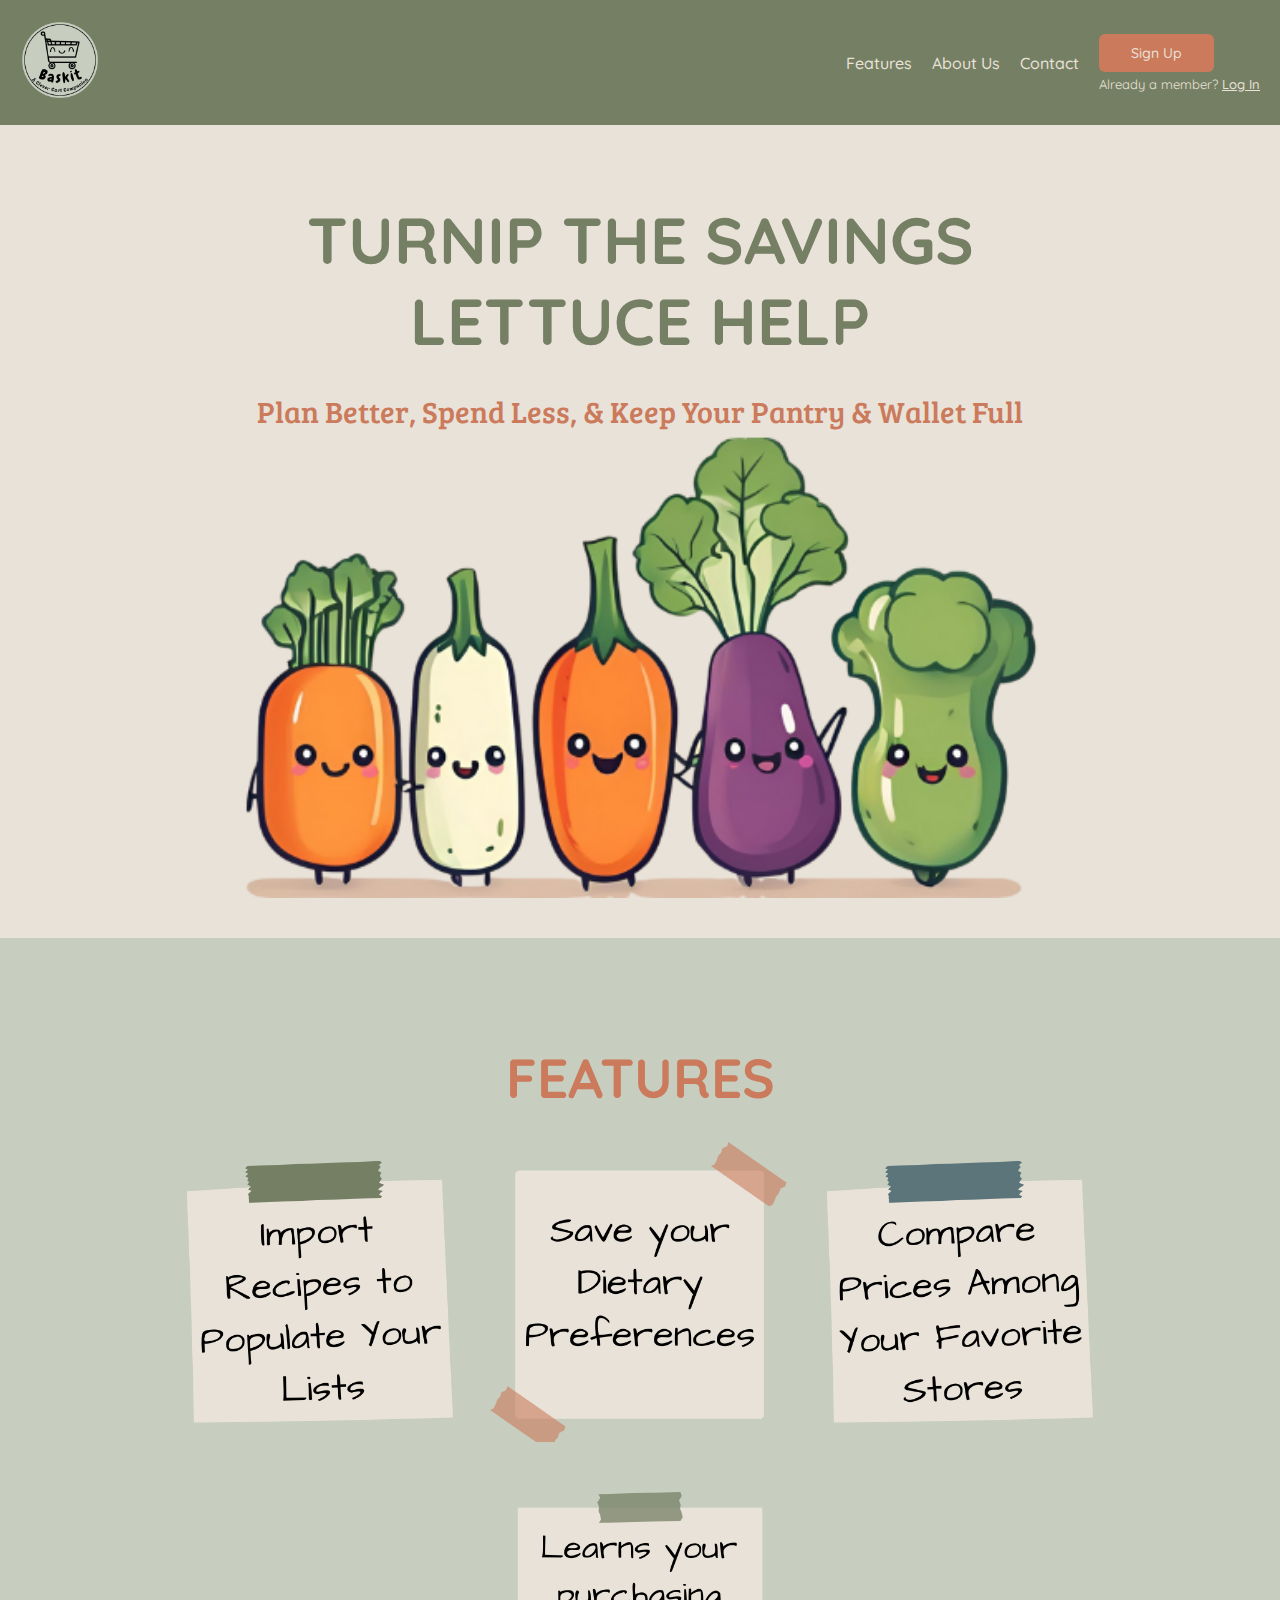
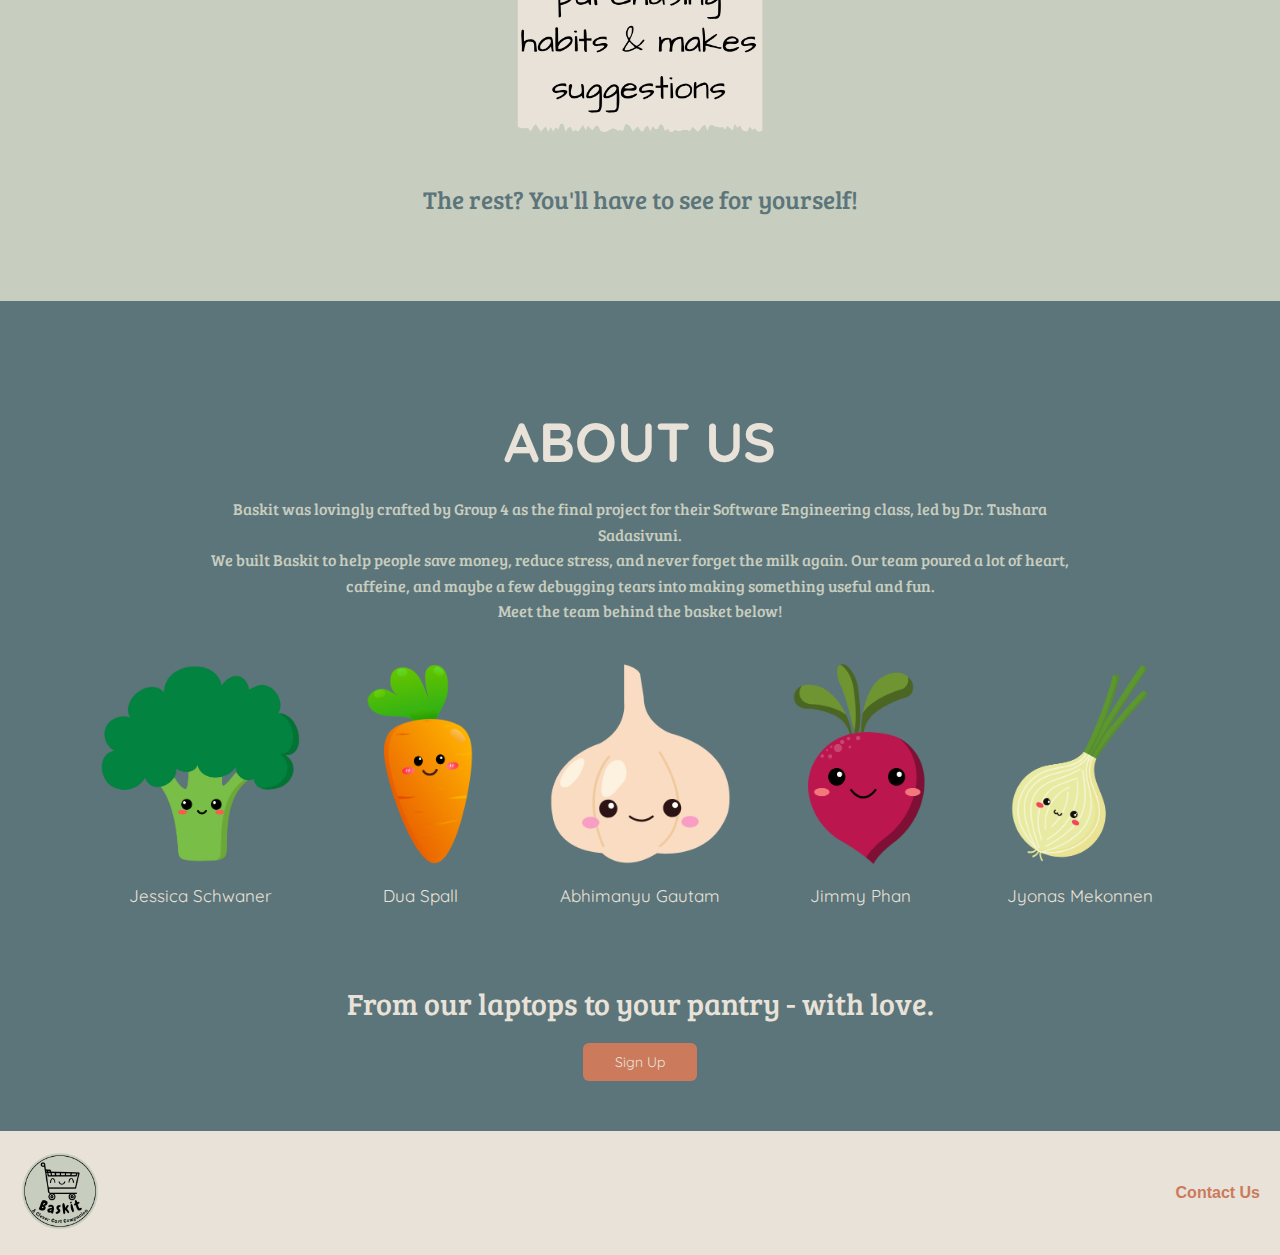
==== commit 6bb59a33: "Redesign Registration Page Left Side" ====
--- a/docs/index.html
+++ b/docs/index.html
@@ -52,7 +52,7 @@
 
   <!-- About Us Section -->
   <section id="about" class="about">
-    <h2 class = "about-header">About Us</h2>
+    <h2 class = "about-header">ABOUT US</h2>
     <p class="about-text">Baskit was lovingly crafted by Group 4 as the final project for their Software Engineering class, led by Dr. Tushara Sadasivuni. <br> We built Baskit to help people save money, reduce stress, and never forget the milk again. Our team poured a lot of heart, caffeine, and maybe a few debugging tears into making something useful and fun. <br> Meet the team behind the basket below!</p>
     <div class="about-grid">
       <div class="about-item">
--- a/docs/style.css
+++ b/docs/style.css
@@ -70,7 +70,7 @@
 }
 
 /* FONT SLECTIONS */
-.header, .nav, .signup-btn, .tagline, .features-header, .about-header, .about-item {
+.header, .nav, .signup-btn, .tagline, .features-header, .about-header, .about-item, .register-left-text {
   font-family: 'Quicksand', sans-serif;
 }
 
@@ -217,45 +217,79 @@
   font-weight: bold;
 }
 
-/* REGISTRATION PAGE SPECIAL STYLING */
+/* REGISTRATION PAGE  */
+
 .register-body {
-  background: url('https://images.unsplash.com/photo-1503264116251-35a269479413') no-repeat center center fixed;
-  background-size: cover;
-  display: flex;
+  margin: 0;
+  font-family: 'Segoe UI', sans-serif;
+}
+
+.register-container {
+  display: flex;
+  height: 100vh;
+  width: 100%;
+}
+
+/* Left Side (Image Panel) */
+.register-left {
+  width: 65%;
+  background-color: #757F64;
+  display: flex;
+  flex-direction: column;
   justify-content: center;
   align-items: center;
-  height: 100vh;
-}
-
-.container {
-  background: rgba(255, 255, 255, 0.9);
+}
+
+.register-left-text {
+  font-size: 40px;
+  margin-bottom: 20px;
+  color: #E9E2D8;
+}
+
+.register-img {
+  max-width: 65%;
+  max-height: 65%;
+}
+
+/* Right Side (Form Panel) */
+.register-right {
+  width: 35%;
+  background-color: #CB7A5C;
+  display: flex;
+  flex-direction: column;
+  justify-content: center;
   padding: 40px;
-  border-radius: 15px;
-  box-shadow: 0 8px 16px rgba(0,0,0,0.3);
-  max-width: 400px;
+  color: #E9E2D8;
+}
+
+.register-title {
+  font-size: 28px;
+  margin-bottom: 20px;
+  color: #E9E2D8;
+  font-family: 'Quicksand', sans-serif;
+}
+
+.form-box {
+  background-color: rgba(255, 255, 255, 0.9);
+  padding: 30px;
+  border-radius: 12px;
+  box-shadow: 0 6px 12px rgba(0, 0, 0, 0.2);
+}
+
+.form-box input {
   width: 100%;
-}
-
-.container h2 {
-  text-align: center;
-  color: #333;
-}
-
-input[type="text"],
-input[type="password"] {
-  width: 100%;
-  padding: 12px 15px;
-  margin: 10px 0;
+  padding: 12px;
+  margin-bottom: 15px;
   border: 1px solid #ccc;
   border-radius: 8px;
   font-size: 16px;
 }
 
-button {
+.form-box button {
   width: 100%;
   padding: 12px;
-  background-color: #5a67d8;
-  color: white;
+  background-color: #5C757A;
+  color: #E9E2D8;
   font-size: 16px;
   border: none;
   border-radius: 8px;
@@ -263,6 +297,18 @@
   transition: background 0.3s ease;
 }
 
-button:hover {
-  background-color: #434190;
+.form-box button:hover {
+  background-color: #4A6165;
+}
+
+.login-prompt {
+  margin-top: 10px;
+  font-size: 14px;
+  color: #5C757A;
+  text-align: center;
+}
+
+.login-prompt a {
+  color: #5C757A;
+  text-decoration: underline;
 }